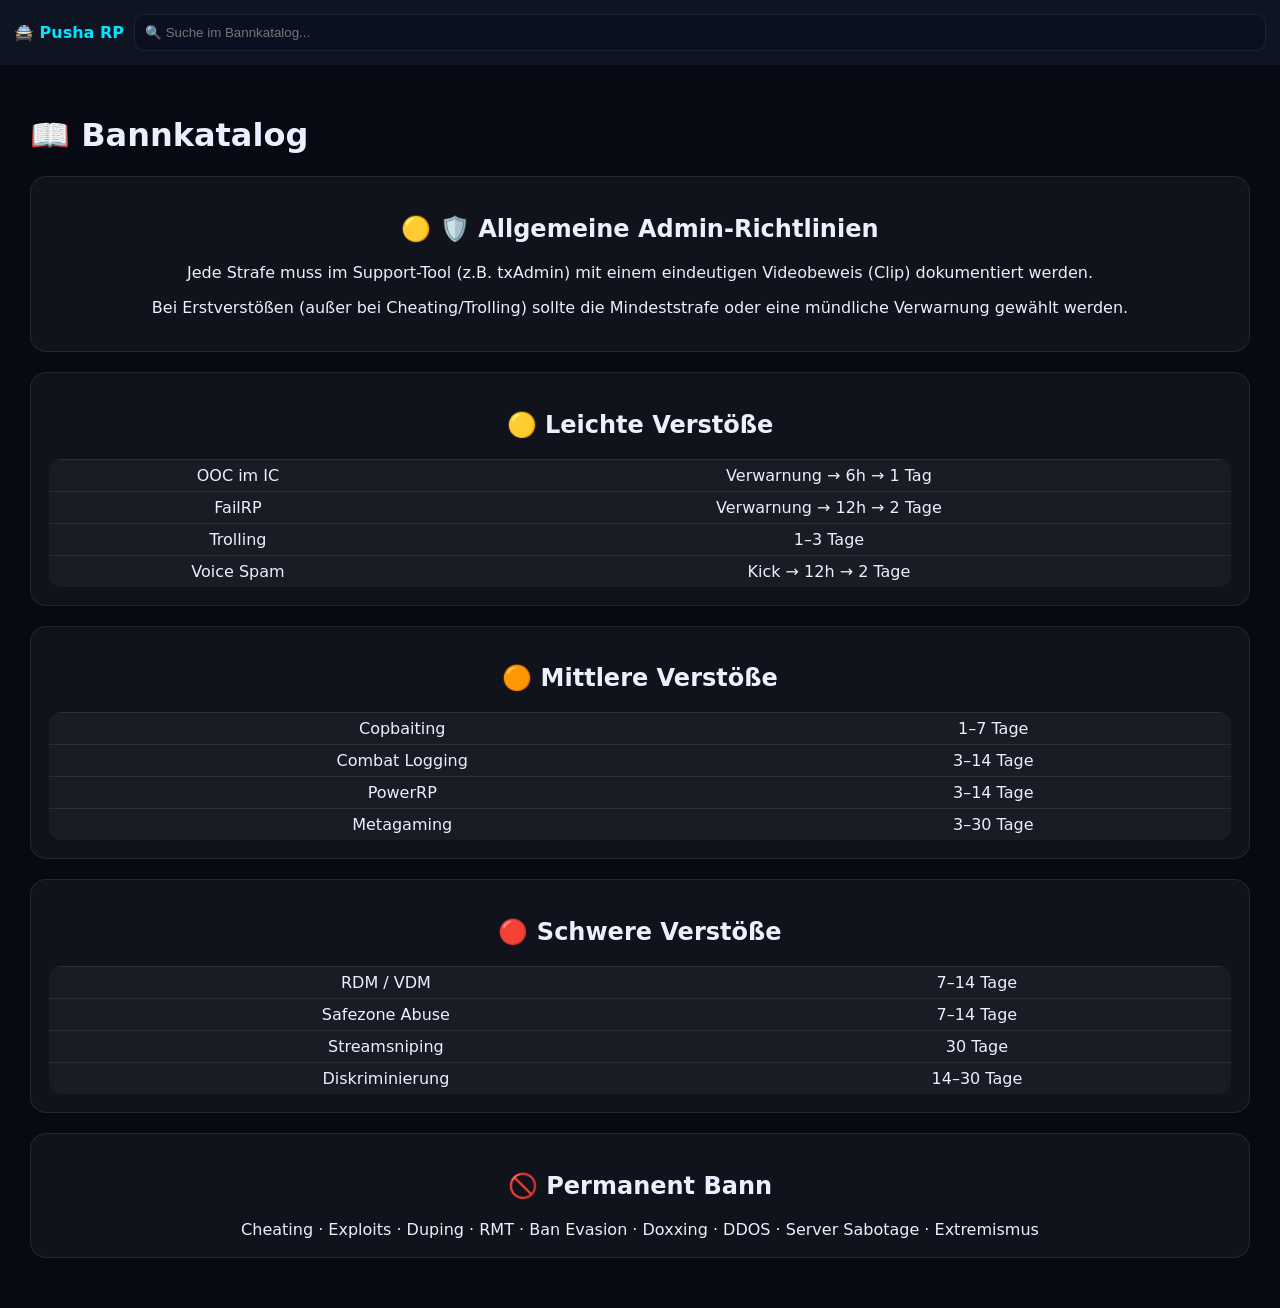
==== bannkatalog.html @ b41e04ea "Update bannkatalog.html" ====
<!doctype html>
<html lang="de">
<head>
<meta charset="utf-8">
<meta name="viewport" content="width=device-width, initial-scale=1.0">
<title>Pusha RP | Bannkatalog</title>
<link rel="stylesheet" href="style.css">
</head>

<body>

<header class="topbar">
  <div class="brand">🚔 Pusha RP </div>

  <input id="search" placeholder="🔍 Suche im Bannkatalog..." />

  <button class="menu-btn" onclick="toggleMenu()">☰</button>

  <nav id="mobileMenu">
    <a href="index.html">🏠 Start</a>
    <a href="#leicht">Leicht</a>
    <a href="#mittel">Mittel</a>
    <a href="#schwer">Schwer</a>
    <a href="#perm">Permanent</a>
  </nav>
</header>

<main class="content">

<h1>📖 Bannkatalog</h1>

<section id="leicht" class="card" style="text-align:center;">
<h2>🟡 🛡️ Allgemeine Admin-Richtlinien</h2>

<p>Jede Strafe muss im Support-Tool (z.B. txAdmin) mit einem eindeutigen Videobeweis (Clip) dokumentiert werden.</p>
<p>Bei Erstverstößen (außer bei Cheating/Trolling) sollte die Mindeststrafe oder eine mündliche Verwarnung gewählt werden.</p>
</section>


<style>
.card {
  text-align: center;
}

.card table {
  margin: 0 auto;
}
</style>

<style>
.card {
  text-align: center;
}

.card table {
  margin: 0 auto;
  border-collapse: collapse;
}

.card td {
  text-align: center;
  padding: 6px 12px;
}
</style>

<section id="leicht" class="card">
  <h2>🟡 Leichte Verstöße</h2>
  <table>
    <tr><td>OOC im IC</td><td>Verwarnung → 6h → 1 Tag</td></tr>
    <tr><td>FailRP</td><td>Verwarnung → 12h → 2 Tage</td></tr>
    <tr><td>Trolling</td><td>1–3 Tage</td></tr>
    <tr><td>Voice Spam</td><td>Kick → 12h → 2 Tage</td></tr>
  </table>
</section>

<section id="mittel" class="card">
  <h2>🟠 Mittlere Verstöße</h2>
  <table>
    <tr><td>Copbaiting</td><td>1–7 Tage</td></tr>
    <tr><td>Combat Logging</td><td>3–14 Tage</td></tr>
    <tr><td>PowerRP</td><td>3–14 Tage</td></tr>
    <tr><td>Metagaming</td><td>3–30 Tage</td></tr>
  </table>
</section>

<section id="schwer" class="card">
  <h2>🔴 Schwere Verstöße</h2>
  <table>
    <tr><td>RDM / VDM</td><td>7–14 Tage</td></tr>
    <tr><td>Safezone Abuse</td><td>7–14 Tage</td></tr>
    <tr><td>Streamsniping</td><td>30 Tage</td></tr>
    <tr><td>Diskriminierung</td><td>14–30 Tage</td></tr>
  </table>
</section>

<section id="perm" class="card danger">
<h2>🚫 Permanent Bann</h2>
Cheating · Exploits · Duping · RMT · Ban Evasion · Doxxing · DDOS · Server Sabotage · Extremismus
</section>

</main>

<script src="script.js"></script>
</body>
</html>
---- style.css ----
body{margin:0;font-family:system-ui;background:#070A12;color:#EAF0FF}
.topbar{display:flex;gap:10px;align-items:center;padding:14px;background:#0f1422;position:sticky;top:0}
.brand{color:#00E5FF;font-weight:800}
.topbar input{flex:1;padding:10px;border-radius:10px;border:1px solid #1c2333;background:#0b1020;color:white}
.content{padding:30px}
.card{background:rgba(255,255,255,0.04);padding:18px;border-radius:16px;margin-bottom:20px;border:1px solid rgba(255,255,255,0.08)}
.card:hover{transform:translateY(-2px);transition:.2s}
table{width:100%;border-collapse:collapse;background:rgba(255,255,255,0.04);border-radius:12px;overflow:hidden}
td{padding:10px;border-top:1px solid rgba(255,255,255,0.08)}
.menu-btn{display:none}
#mobileMenu{display:none}
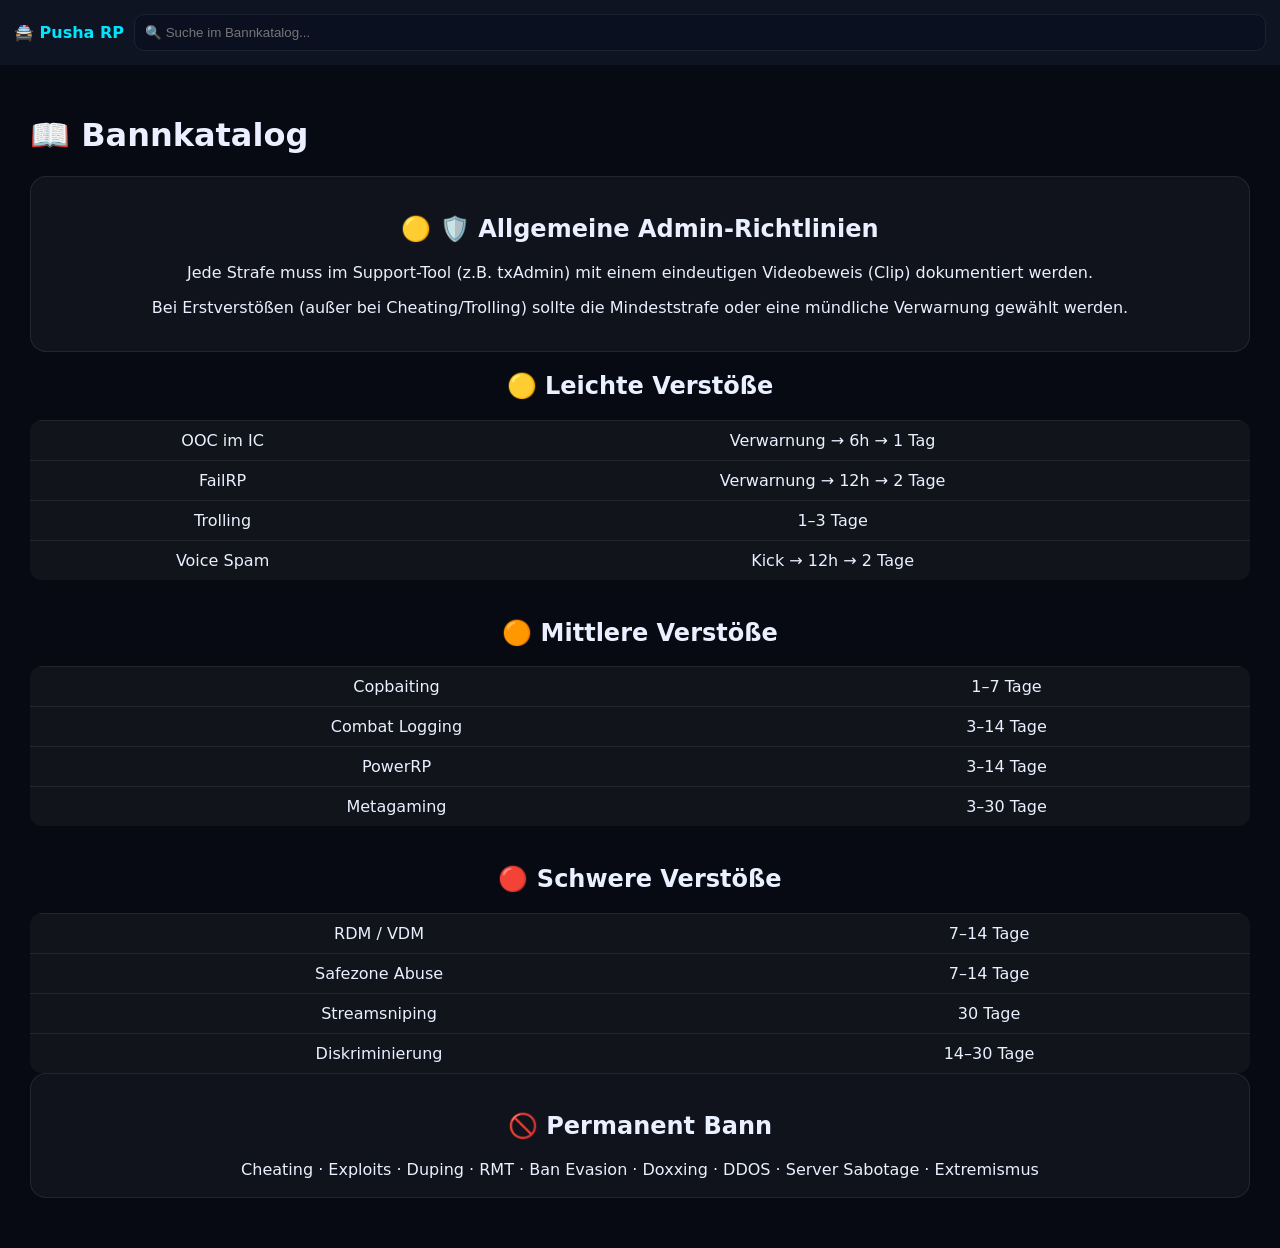
==== commit 6054d390: "Update bannkatalog.html" ====
--- a/bannkatalog.html
+++ b/bannkatalog.html
@@ -63,35 +63,52 @@
 }
 </style>
 
-<section id="leicht" class="card">
-  <h2>🟡 Leichte Verstöße</h2>
-  <table>
-    <tr><td>OOC im IC</td><td>Verwarnung → 6h → 1 Tag</td></tr>
-    <tr><td>FailRP</td><td>Verwarnung → 12h → 2 Tage</td></tr>
-    <tr><td>Trolling</td><td>1–3 Tage</td></tr>
-    <tr><td>Voice Spam</td><td>Kick → 12h → 2 Tage</td></tr>
-  </table>
-</section>
+<div align="center">
 
-<section id="mittel" class="card">
-  <h2>🟠 Mittlere Verstöße</h2>
-  <table>
-    <tr><td>Copbaiting</td><td>1–7 Tage</td></tr>
-    <tr><td>Combat Logging</td><td>3–14 Tage</td></tr>
-    <tr><td>PowerRP</td><td>3–14 Tage</td></tr>
-    <tr><td>Metagaming</td><td>3–30 Tage</td></tr>
-  </table>
-</section>
+<h2>🟡 Leichte Verstöße</h2>
 
-<section id="schwer" class="card">
-  <h2>🔴 Schwere Verstöße</h2>
-  <table>
-    <tr><td>RDM / VDM</td><td>7–14 Tage</td></tr>
-    <tr><td>Safezone Abuse</td><td>7–14 Tage</td></tr>
-    <tr><td>Streamsniping</td><td>30 Tage</td></tr>
-    <tr><td>Diskriminierung</td><td>14–30 Tage</td></tr>
-  </table>
-</section>
+<table>
+  <tr>
+    <td align="center">OOC im IC</td>
+    <td align="center">Verwarnung → 6h → 1 Tag</td>
+  </tr>
+  <tr>
+    <td align="center">FailRP</td>
+    <td align="center">Verwarnung → 12h → 2 Tage</td>
+  </tr>
+  <tr>
+    <td align="center">Trolling</td>
+    <td align="center">1–3 Tage</td>
+  </tr>
+  <tr>
+    <td align="center">Voice Spam</td>
+    <td align="center">Kick → 12h → 2 Tage</td>
+  </tr>
+</table>
+
+<br>
+
+<h2>🟠 Mittlere Verstöße</h2>
+
+<table>
+  <tr><td align="center">Copbaiting</td><td align="center">1–7 Tage</td></tr>
+  <tr><td align="center">Combat Logging</td><td align="center">3–14 Tage</td></tr>
+  <tr><td align="center">PowerRP</td><td align="center">3–14 Tage</td></tr>
+  <tr><td align="center">Metagaming</td><td align="center">3–30 Tage</td></tr>
+</table>
+
+<br>
+
+<h2>🔴 Schwere Verstöße</h2>
+
+<table>
+  <tr><td align="center">RDM / VDM</td><td align="center">7–14 Tage</td></tr>
+  <tr><td align="center">Safezone Abuse</td><td align="center">7–14 Tage</td></tr>
+  <tr><td align="center">Streamsniping</td><td align="center">30 Tage</td></tr>
+  <tr><td align="center">Diskriminierung</td><td align="center">14–30 Tage</td></tr>
+</table>
+
+</div>
 
 <section id="perm" class="card danger">
 <h2>🚫 Permanent Bann</h2>
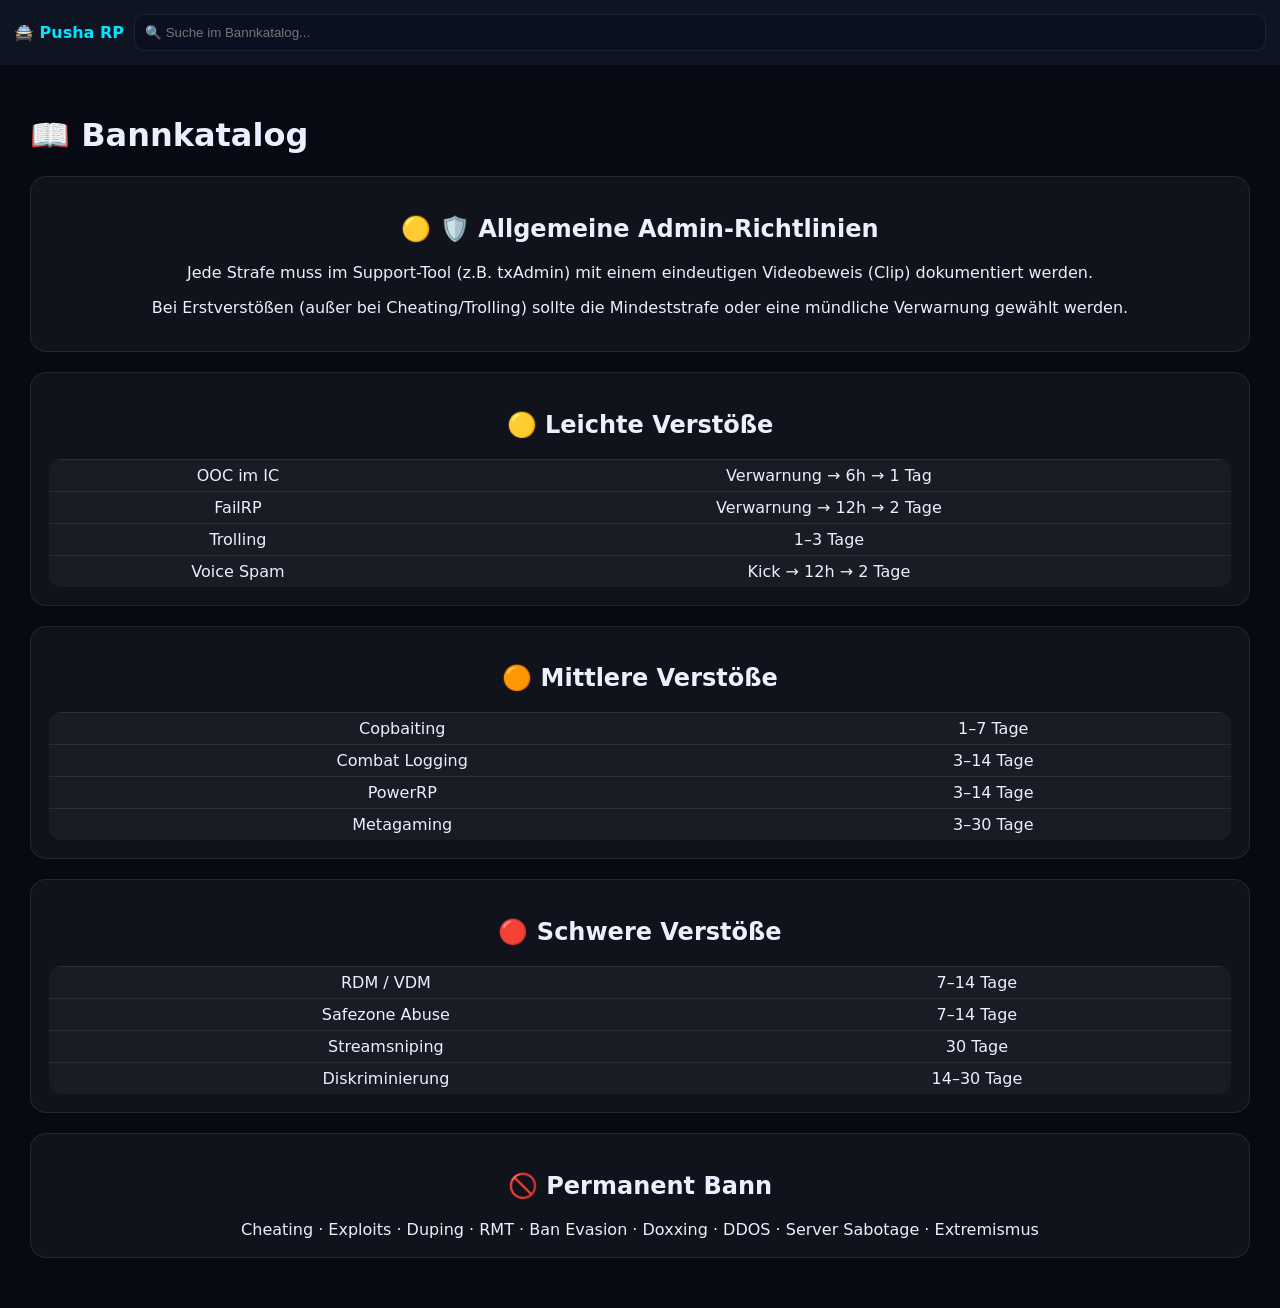
==== commit 360e5645: "Refactor violation sections in bannkatalog.html" ====
--- a/bannkatalog.html
+++ b/bannkatalog.html
@@ -63,52 +63,35 @@
 }
 </style>
 
-<div align="center">
+<section id="leicht" class="card">
+  <h2>🟡 Leichte Verstöße</h2>
+  <table>
+    <tr><td>OOC im IC</td><td>Verwarnung → 6h → 1 Tag</td></tr>
+    <tr><td>FailRP</td><td>Verwarnung → 12h → 2 Tage</td></tr>
+    <tr><td>Trolling</td><td>1–3 Tage</td></tr>
+    <tr><td>Voice Spam</td><td>Kick → 12h → 2 Tage</td></tr>
+  </table>
+</section>
 
-<h2>🟡 Leichte Verstöße</h2>
+<section id="mittel" class="card">
+  <h2>🟠 Mittlere Verstöße</h2>
+  <table>
+    <tr><td>Copbaiting</td><td>1–7 Tage</td></tr>
+    <tr><td>Combat Logging</td><td>3–14 Tage</td></tr>
+    <tr><td>PowerRP</td><td>3–14 Tage</td></tr>
+    <tr><td>Metagaming</td><td>3–30 Tage</td></tr>
+  </table>
+</section>
 
-<table>
-  <tr>
-    <td align="center">OOC im IC</td>
-    <td align="center">Verwarnung → 6h → 1 Tag</td>
-  </tr>
-  <tr>
-    <td align="center">FailRP</td>
-    <td align="center">Verwarnung → 12h → 2 Tage</td>
-  </tr>
-  <tr>
-    <td align="center">Trolling</td>
-    <td align="center">1–3 Tage</td>
-  </tr>
-  <tr>
-    <td align="center">Voice Spam</td>
-    <td align="center">Kick → 12h → 2 Tage</td>
-  </tr>
-</table>
-
-<br>
-
-<h2>🟠 Mittlere Verstöße</h2>
-
-<table>
-  <tr><td align="center">Copbaiting</td><td align="center">1–7 Tage</td></tr>
-  <tr><td align="center">Combat Logging</td><td align="center">3–14 Tage</td></tr>
-  <tr><td align="center">PowerRP</td><td align="center">3–14 Tage</td></tr>
-  <tr><td align="center">Metagaming</td><td align="center">3–30 Tage</td></tr>
-</table>
-
-<br>
-
-<h2>🔴 Schwere Verstöße</h2>
-
-<table>
-  <tr><td align="center">RDM / VDM</td><td align="center">7–14 Tage</td></tr>
-  <tr><td align="center">Safezone Abuse</td><td align="center">7–14 Tage</td></tr>
-  <tr><td align="center">Streamsniping</td><td align="center">30 Tage</td></tr>
-  <tr><td align="center">Diskriminierung</td><td align="center">14–30 Tage</td></tr>
-</table>
-
-</div>
+<section id="schwer" class="card">
+  <h2>🔴 Schwere Verstöße</h2>
+  <table>
+    <tr><td>RDM / VDM</td><td>7–14 Tage</td></tr>
+    <tr><td>Safezone Abuse</td><td>7–14 Tage</td></tr>
+    <tr><td>Streamsniping</td><td>30 Tage</td></tr>
+    <tr><td>Diskriminierung</td><td>14–30 Tage</td></tr>
+  </table>
+</section>
 
 <section id="perm" class="card danger">
 <h2>🚫 Permanent Bann</h2>
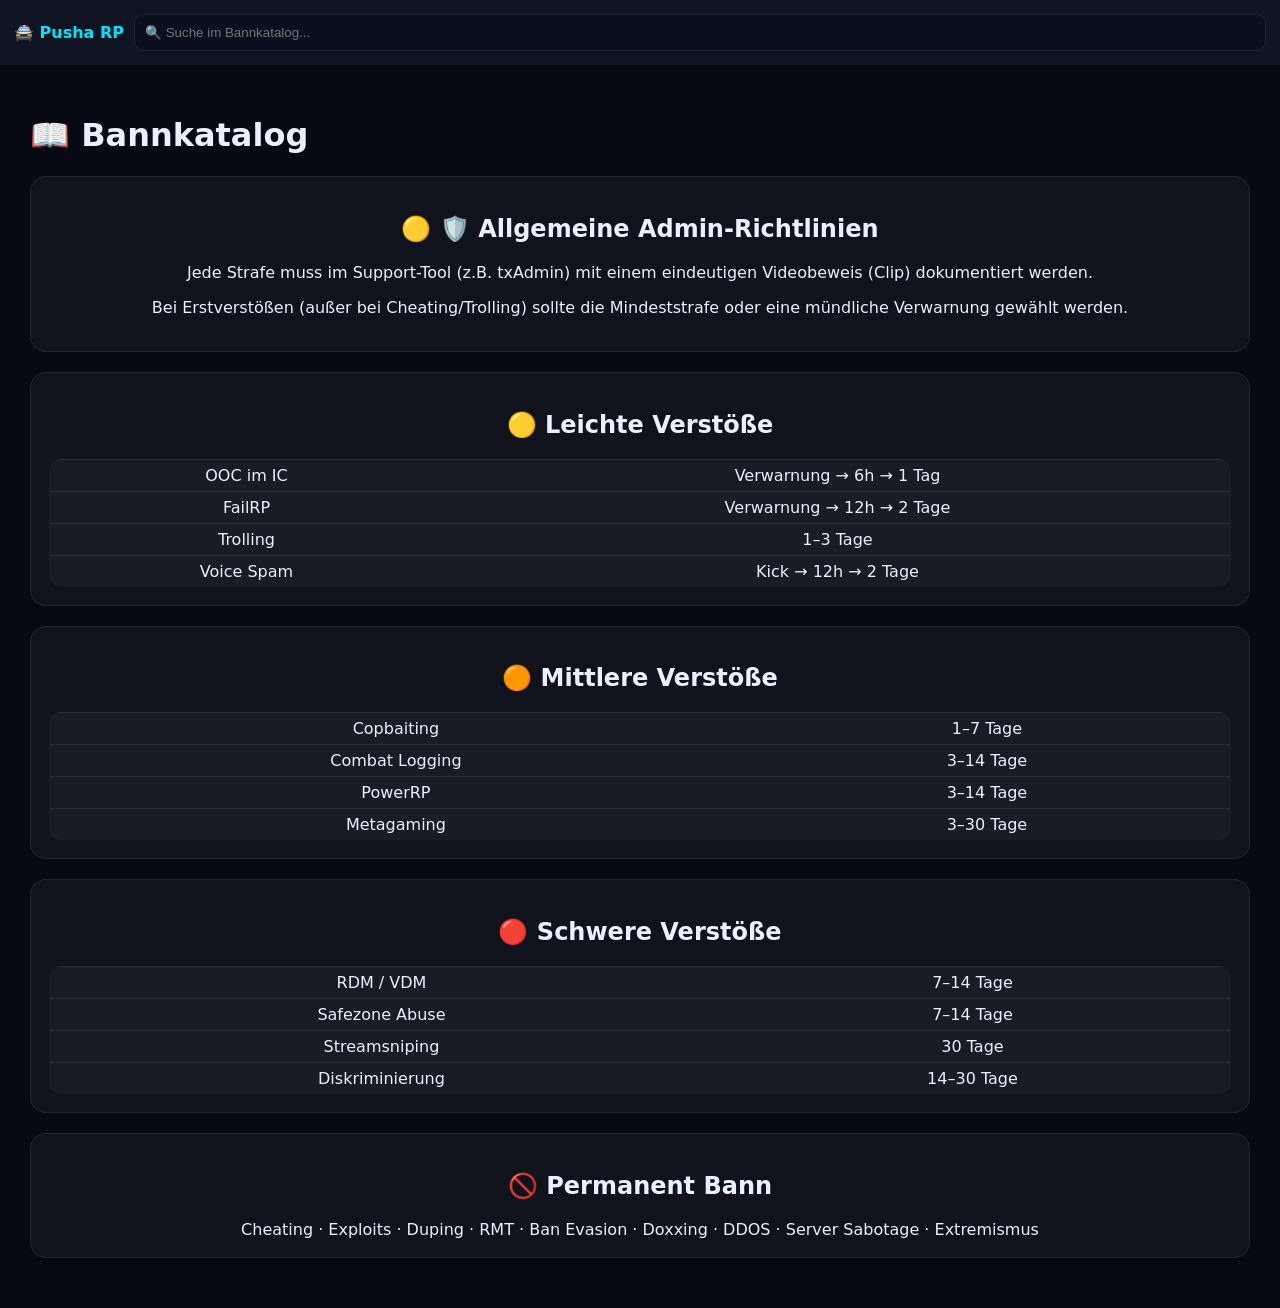
==== commit 936583f5: "Update bannkatalog.html" ====
--- a/bannkatalog.html
+++ b/bannkatalog.html
@@ -61,6 +61,21 @@
   text-align: center;
   padding: 6px 12px;
 }
+<style>
+.card {
+  text-align: center;
+}
+
+.card table {
+  margin: 0 auto;
+  border-collapse: collapse;
+}
+
+.card td {
+  text-align: center;
+  padding: 6px 20px;
+  white-space: nowrap;
+}
 </style>
 
 <section id="leicht" class="card">
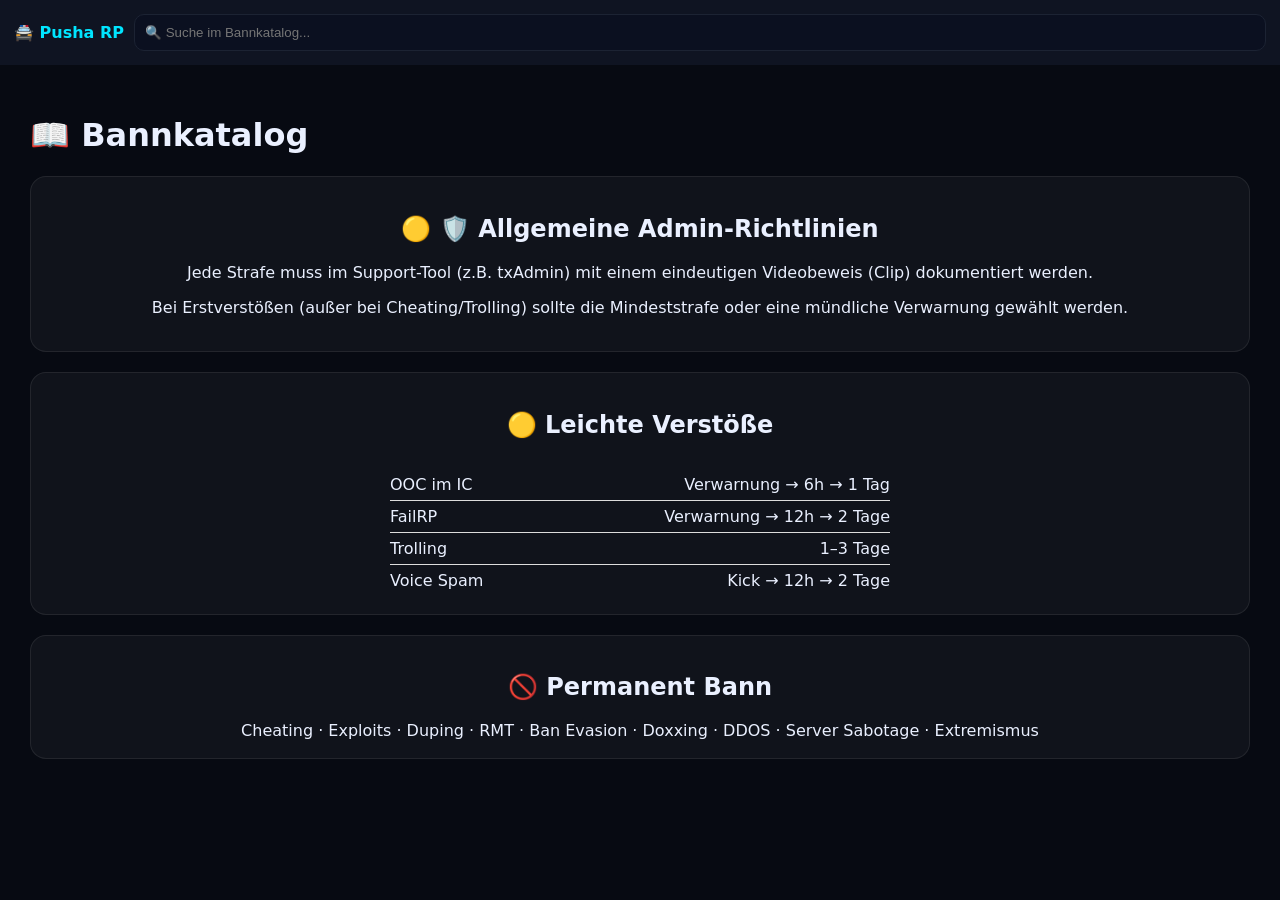
==== commit c9c76ba2: "Update bannkatalog.html" ====
--- a/bannkatalog.html
+++ b/bannkatalog.html
@@ -76,36 +76,41 @@
   padding: 6px 20px;
   white-space: nowrap;
 }
+<style>
+.card {
+  text-align: center;
+  margin-bottom: 40px;
+}
+
+.rules {
+  display: inline-block;
+  text-align: left;
+  margin-top: 10px;
+}
+
+.rule {
+  display: flex;
+  justify-content: space-between;
+  gap: 60px;
+  padding: 6px 0;
+  border-bottom: 1px solid #ddd;
+  min-width: 500px;
+}
+
+.rule:last-child {
+  border-bottom: none;
+}
 </style>
 
-<section id="leicht" class="card">
+<section class="card">
   <h2>🟡 Leichte Verstöße</h2>
-  <table>
-    <tr><td>OOC im IC</td><td>Verwarnung → 6h → 1 Tag</td></tr>
-    <tr><td>FailRP</td><td>Verwarnung → 12h → 2 Tage</td></tr>
-    <tr><td>Trolling</td><td>1–3 Tage</td></tr>
-    <tr><td>Voice Spam</td><td>Kick → 12h → 2 Tage</td></tr>
-  </table>
-</section>
 
-<section id="mittel" class="card">
-  <h2>🟠 Mittlere Verstöße</h2>
-  <table>
-    <tr><td>Copbaiting</td><td>1–7 Tage</td></tr>
-    <tr><td>Combat Logging</td><td>3–14 Tage</td></tr>
-    <tr><td>PowerRP</td><td>3–14 Tage</td></tr>
-    <tr><td>Metagaming</td><td>3–30 Tage</td></tr>
-  </table>
-</section>
-
-<section id="schwer" class="card">
-  <h2>🔴 Schwere Verstöße</h2>
-  <table>
-    <tr><td>RDM / VDM</td><td>7–14 Tage</td></tr>
-    <tr><td>Safezone Abuse</td><td>7–14 Tage</td></tr>
-    <tr><td>Streamsniping</td><td>30 Tage</td></tr>
-    <tr><td>Diskriminierung</td><td>14–30 Tage</td></tr>
-  </table>
+  <div class="rules">
+    <div class="rule"><span>OOC im IC</span><span>Verwarnung → 6h → 1 Tag</span></div>
+    <div class="rule"><span>FailRP</span><span>Verwarnung → 12h → 2 Tage</span></div>
+    <div class="rule"><span>Trolling</span><span>1–3 Tage</span></div>
+    <div class="rule"><span>Voice Spam</span><span>Kick → 12h → 2 Tage</span></div>
+  </div>
 </section>
 
 <section id="perm" class="card danger">
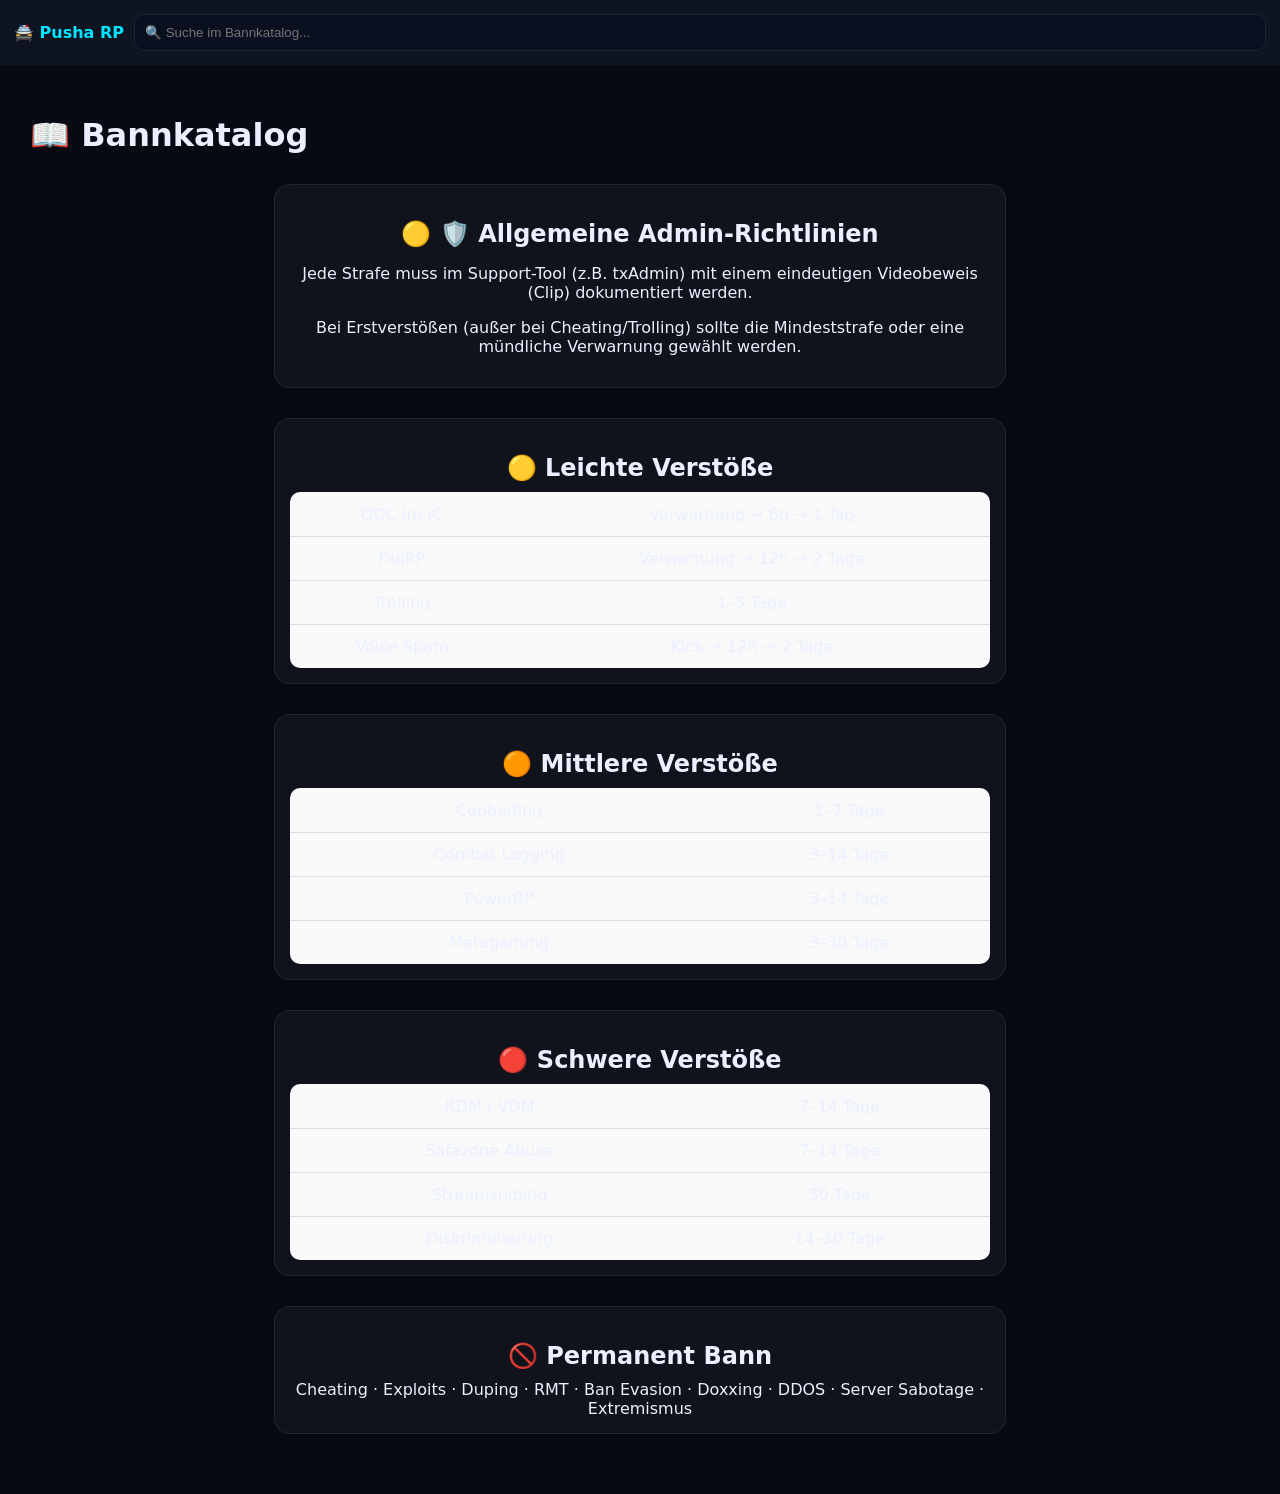
==== commit a469cbe9: "Update bannkatalog.html" ====
--- a/bannkatalog.html
+++ b/bannkatalog.html
@@ -39,80 +39,71 @@
 
 <style>
 .card {
+  max-width: 700px;
+  margin: 30px auto;
+  padding: 15px;
   text-align: center;
 }
 
-.card table {
+.card h2 {
+  margin-bottom: 10px;
+}
+
+table {
+  width: 100%;
+  border-collapse: collapse;
   margin: 0 auto;
+  background: #f9f9f9;
+  border-radius: 10px;
+  overflow: hidden;
+}
+
+td {
+  padding: 12px;
+  border-bottom: 1px solid #ddd;
+  text-align: center;
+}
+
+tr:last-child td {
+  border-bottom: none;
+}
+
+tr:hover {
+  background: #eeeeee;
+  transition: 0.2s;
 }
 </style>
 
-<style>
-.card {
-  text-align: center;
-}
-
-.card table {
-  margin: 0 auto;
-  border-collapse: collapse;
-}
-
-.card td {
-  text-align: center;
-  padding: 6px 12px;
-}
-<style>
-.card {
-  text-align: center;
-}
-
-.card table {
-  margin: 0 auto;
-  border-collapse: collapse;
-}
-
-.card td {
-  text-align: center;
-  padding: 6px 20px;
-  white-space: nowrap;
-}
-<style>
-.card {
-  text-align: center;
-  margin-bottom: 40px;
-}
-
-.rules {
-  display: inline-block;
-  text-align: left;
-  margin-top: 10px;
-}
-
-.rule {
-  display: flex;
-  justify-content: space-between;
-  gap: 60px;
-  padding: 6px 0;
-  border-bottom: 1px solid #ddd;
-  min-width: 500px;
-}
-
-.rule:last-child {
-  border-bottom: none;
-}
-</style>
-
-<section class="card">
+<section id="leicht" class="card">
   <h2>🟡 Leichte Verstöße</h2>
-
-  <div class="rules">
-    <div class="rule"><span>OOC im IC</span><span>Verwarnung → 6h → 1 Tag</span></div>
-    <div class="rule"><span>FailRP</span><span>Verwarnung → 12h → 2 Tage</span></div>
-    <div class="rule"><span>Trolling</span><span>1–3 Tage</span></div>
-    <div class="rule"><span>Voice Spam</span><span>Kick → 12h → 2 Tage</span></div>
-  </div>
+  <table>
+    <tr><td>OOC im IC</td><td>Verwarnung → 6h → 1 Tag</td></tr>
+    <tr><td>FailRP</td><td>Verwarnung → 12h → 2 Tage</td></tr>
+    <tr><td>Trolling</td><td>1–3 Tage</td></tr>
+    <tr><td>Voice Spam</td><td>Kick → 12h → 2 Tage</td></tr>
+  </table>
 </section>
 
+<section id="mittel" class="card">
+  <h2>🟠 Mittlere Verstöße</h2>
+  <table>
+    <tr><td>Copbaiting</td><td>1–7 Tage</td></tr>
+    <tr><td>Combat Logging</td><td>3–14 Tage</td></tr>
+    <tr><td>PowerRP</td><td>3–14 Tage</td></tr>
+    <tr><td>Metagaming</td><td>3–30 Tage</td></tr>
+  </table>
+</section>
+
+<section id="schwer" class="card">
+  <h2>🔴 Schwere Verstöße</h2>
+  <table>
+    <tr><td>RDM / VDM</td><td>7–14 Tage</td></tr>
+    <tr><td>Safezone Abuse</td><td>7–14 Tage</td></tr>
+    <tr><td>Streamsniping</td><td>30 Tage</td></tr>
+    <tr><td>Diskriminierung</td><td>14–30 Tage</td></tr>
+  </table>
+</section>
+  
 <section id="perm" class="card danger">
 <h2>🚫 Permanent Bann</h2>
 Cheating · Exploits · Duping · RMT · Ban Evasion · Doxxing · DDOS · Server Sabotage · Extremismus
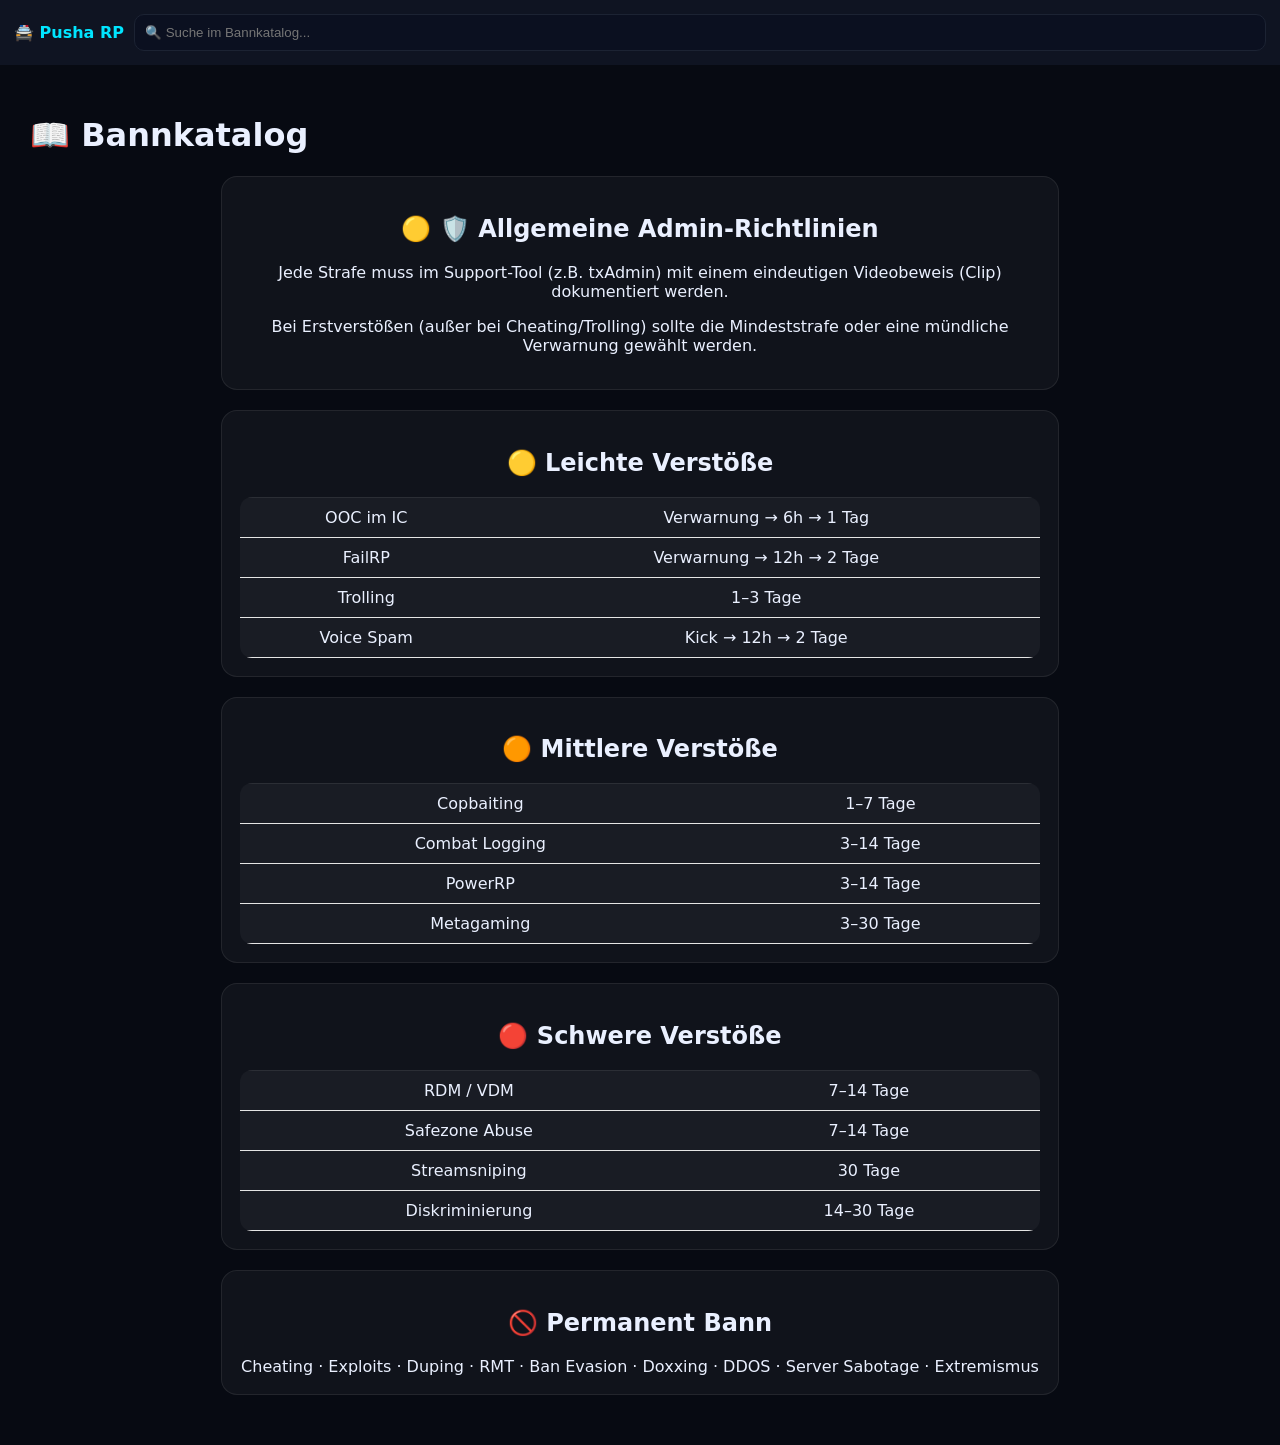
==== commit 58aeaa59: "Update bannkatalog.html" ====
--- a/bannkatalog.html
+++ b/bannkatalog.html
@@ -39,38 +39,24 @@
 
 <style>
 .card {
-  max-width: 700px;
-  margin: 30px auto;
-  padding: 15px;
+  margin: 20px auto;
+  max-width: 800px;
   text-align: center;
-}
-
-.card h2 {
-  margin-bottom: 10px;
 }
 
 table {
   width: 100%;
   border-collapse: collapse;
-  margin: 0 auto;
-  background: #f9f9f9;
-  border-radius: 10px;
-  overflow: hidden;
 }
 
 td {
-  padding: 12px;
-  border-bottom: 1px solid #ddd;
+  padding: 10px;
   text-align: center;
-}
-
-tr:last-child td {
-  border-bottom: none;
+  border-bottom: 1px solid #e5e5e5;
 }
 
 tr:hover {
-  background: #eeeeee;
-  transition: 0.2s;
+  background: #f6f8fa; /* GitHub light hover */
 }
 </style>
 
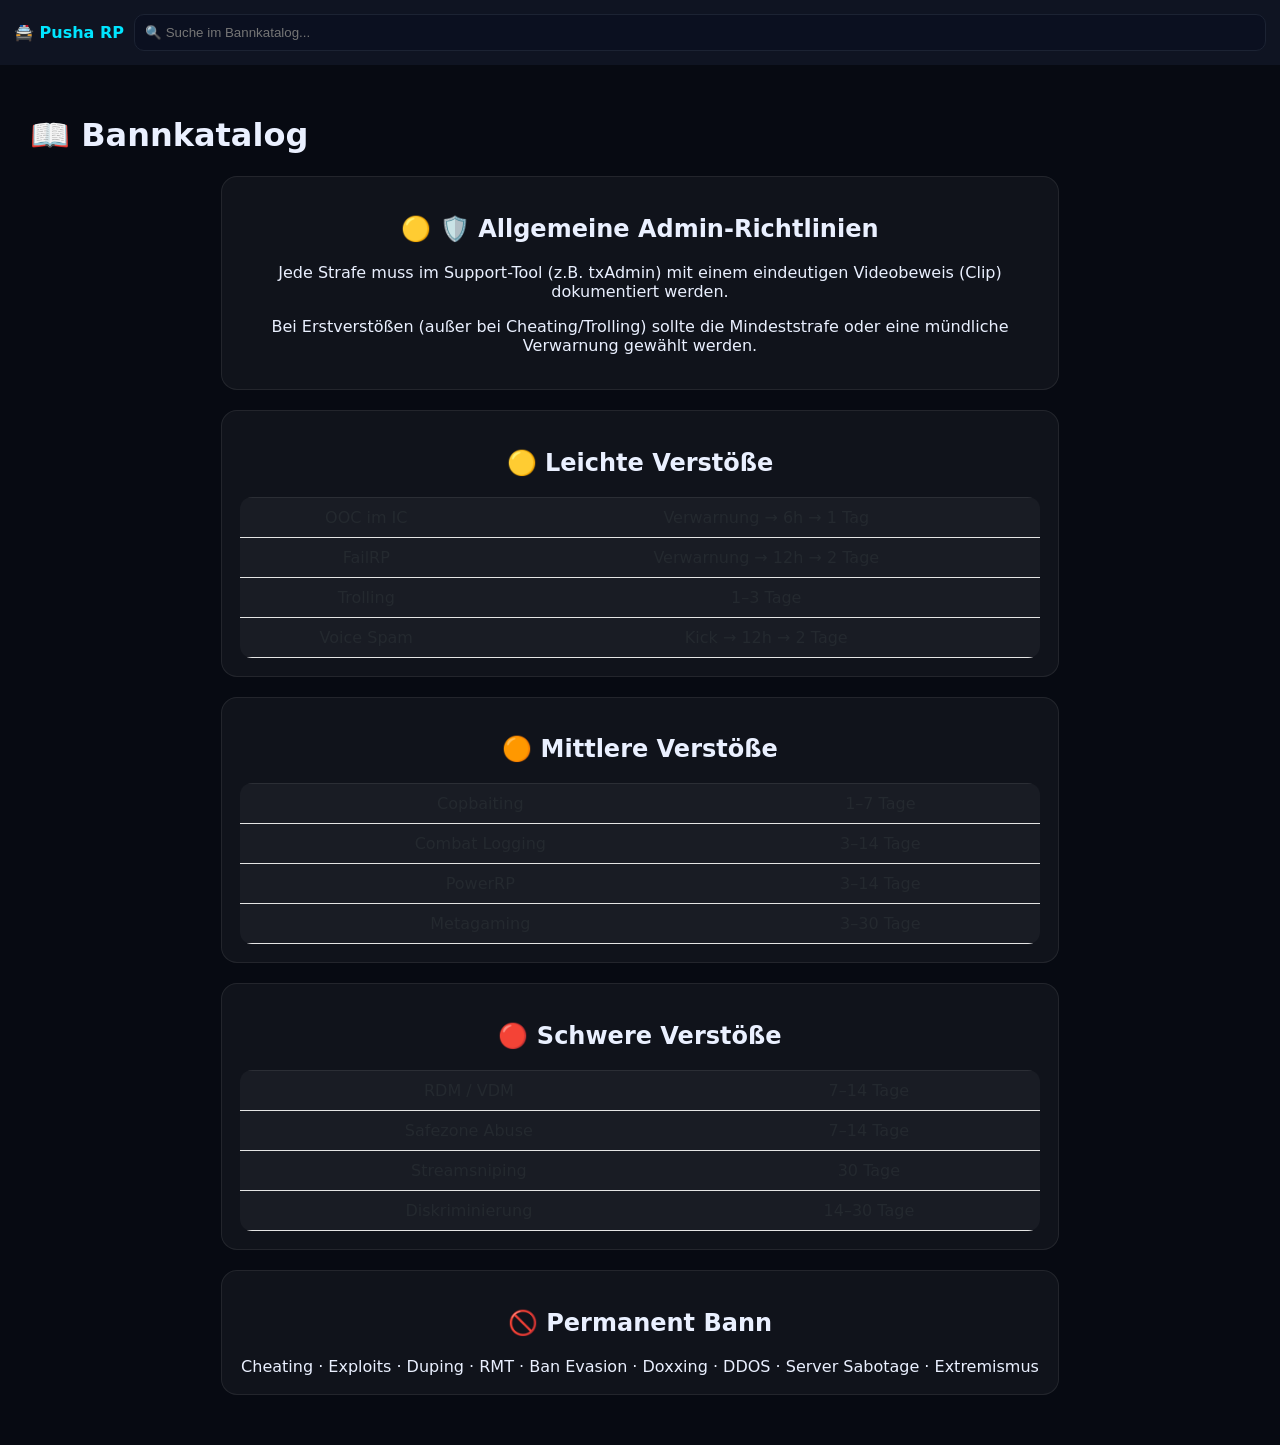
==== commit 93edeb8d: "Enhance table row hover effects and text color Added hover effect styles for table rows and ensured " ====
--- a/bannkatalog.html
+++ b/bannkatalog.html
@@ -53,10 +53,18 @@
   padding: 10px;
   text-align: center;
   border-bottom: 1px solid #e5e5e5;
+  color: #24292f; /* stabile Textfarbe */
 }
 
+/* Hover Effekt wie GitHub */
 tr:hover {
-  background: #f6f8fa; /* GitHub light hover */
+  background: #f6f8fa;
+  color: #24292f; /* verhindert weißen Text */
+}
+
+/* extra Sicherheit für Dark Mode / Themes */
+tr:hover td {
+  color: #24292f;
 }
 </style>
 
